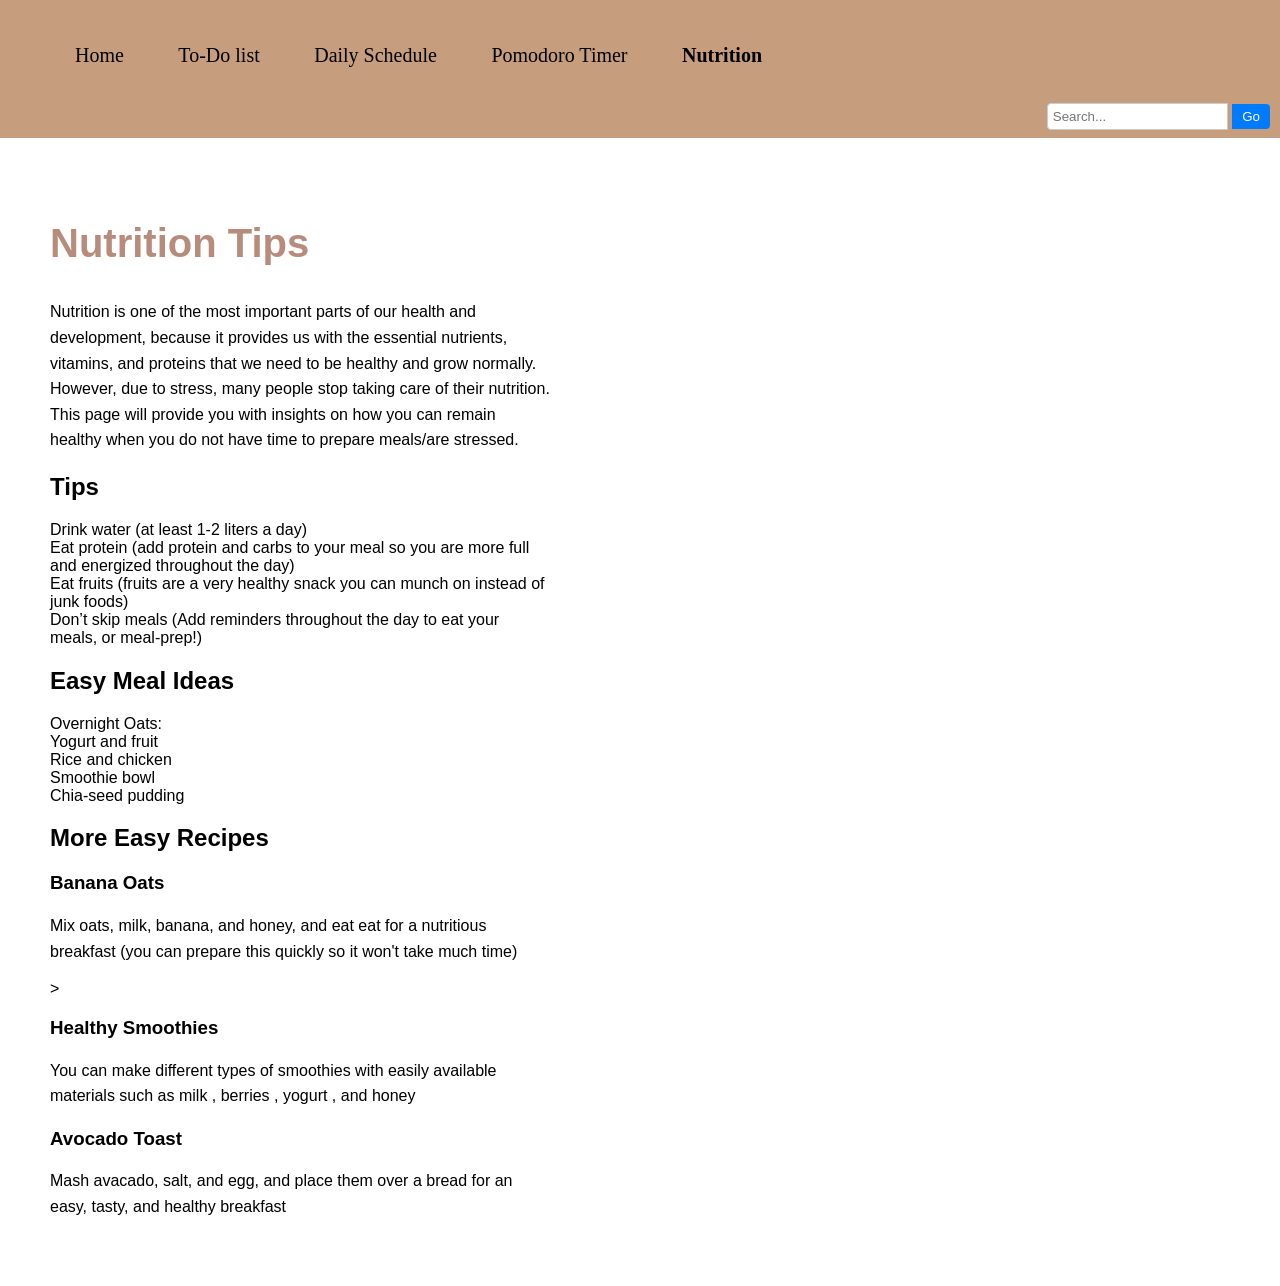
==== nutrition.html @ b0cb7e81 "Add files via upload" ====
<!DOCTYPE html>
<html lang="en">

  <head>
    <meta charset="UTF-8">
    <title>Nutrition</title>
    <link rel="stylesheet" href="./style.css">

  </head>
    
  <body>
  <html>
  <head>
<meta charset="UTF-8">
<meta name="handheldfriendly" content="true">
  	<meta name="mobileoptimized" content="240">
  	<meta name="viewport" content="width=device-width,initial-scale=1.0">
</head>
  <body>
       <nav>
  <ul class="navigationbar">
    <li><a href="https://codepen.io/Divisha-Agrawal/full/jEMppKy" style="color: black;">Home </a></li>
    <li><a href="https://codepen.io/Divisha-Agrawal/full/ogzVqvr"  style="color: black;"> To-Do list </a> </li> 
    <li><a href="https://codepen.io/Divisha-Agrawal/full/RNGOOap"  style="color: black;"> Daily Schedule </a> </li>
    <li><a href="https://codepen.io/Divisha-Agrawal/pen/dPObMxz"  style="color: black;"> Pomodoro Timer </a> </li>
    <li><a href="#"  class="highlighted" style="color: black;"> Nutrition </a> </li>
         </ul>
               <div class="search-bar">
  <form action="/search-page">
    <input type="text" placeholder="Search...">
    <button type="submit">Go</button>
  </form>

        </nav>
         
<section class="hero">
  <div class="hero-text">
         <h1> Nutrition Tips </h1>
              <p> Nutrition is one of the most important parts of our health and development, because it provides us with the essential nutrients, vitamins, and proteins that we need to be healthy and grow normally. However, due to stress, many people  stop taking care of their nutrition. This page will provide you with insights on how you can remain healthy when you do not have time to prepare meals/are stressed. </p>
    </nav>

  <h2> Tips</h2>

  <div class="grid">
    <div class="card-box">Drink water (at least 1-2 liters a day) </div>
    <div class="card-box">Eat protein (add protein and carbs to your meal so you are more full and energized throughout the day) </div>
    <div class="card-box">Eat fruits (fruits are a very healthy snack you can munch on instead of junk foods) </div>
    <div class="card-box">Don’t skip meals (Add reminders throughout the day to eat your meals, or meal-prep!) </div>
  </div>

  <h2> Easy Meal Ideas</h2>

  <div class="grid">
    <div class="card-box">Overnight Oats: </div>
    <div class="card-box">Yogurt and fruit</div>
    <div class="card-box">Rice and chicken</div>
    <div class="card-box">Smoothie bowl</div>
    <div class="card-box">Chia-seed pudding </div>
  </div>
      <h2> More Easy Recipes</h2>
  <div class="grid">

  <div class="card-box" onclick="toggleCard(this)">
      <h3>Banana Oats</h3>
        <div class="hidden-content">

      <p> Mix oats, milk, banana, and honey, and eat eat for a nutritious breakfast (you can prepare this quickly so it won't take much time)</p>
    </div>

    <div class="card-box"onclick="toggleCard(this)">>
      <h3> Healthy Smoothies</h3>
      <div class= "hidden-content">
      <p> You can make different types of smoothies with easily available materials such as milk , berries , yogurt , and honey</p>
    </div>

   
    <div class="card-box" onclick="toggleCard(this)">
      <h3>Avocado Toast</h3>
      <p> Mash avacado, salt, and egg, and place them over a bread for an easy, tasty, and healthy breakfast </p>
    </div>

  </div>

</section>

</body>
</html>
    <script  src="./script.js"></script>

  </body>
  
</html>
---- style.css ----
body {
  margin: 0;
  font-family: sans-serif;
}
nav {
  	display: flex;
  	flex-wrap: wrap;
    background-color: #47C443;
  	align-items: center;
  	background-color: #47C443;
  	justify-content: space-between;
  	overflow: auto;
  	padding: 8px 10px;
    background-color: #c69d7d;
    color: white;
  
}
ul li {
  			position: relative;
  			margin: 15px 20px;
  			list-style: none;
  			display: inline-block;
  			padding: 5px;
  			font-size: 20px;
  			font-family: Times New Roman;
        color: pink; 
}

  ul li a {
  text-decoration: none; 
  cursor: pointer;
  color: white;
  }
.highlighted {
  text-decoration: none; 
  cursor: pointer;
  color: black;
  font-weight: bold;
  }

}

.btn1 {
  background-color: #c69d7d;
  color: white;
  border: none;
  padding: 14px 32px;
  font-size: 16px;
  font-weight: bold;
  border-radius: 8px;
  cursor: pointer;
}

search-container {
  text-align: right;
}

.search-bar {
  display: flex;
  justify-content: flex-end;
  width: 100%;
}

.search-bar input {
  padding: 5px;
  border: 1px solid #ccc;
  border-radius: 4px 0 0 4px;
}

.search-bar button {
  padding: 5px 10px;
  background: #007BFF;
  color: white;
  border: none;
  border-radius: 0 4px 4px 0;
  cursor: pointer;
}

.hero {
  display: flex;  
  align-items: center;   
  justify-content: space-between;
  padding: 50px;
  
}

.hero-text {
  max-width: 500px;
}

.hero-text h1 {
  font-size: 40px;
  color: #b88c7d;
}

.hero-text p {
  line-height: 1.6;
}

.hero-text button {
  padding: 12px 25px;
  background-color: #b88c7d;
  color: white;
  border: none;
  border-radius: 8px;
  cursor: pointer;
}

.img {
  width: 400px;  
  max-width: 100%;
  position: relative;
  top: 0px; 
  left: 0px; }
}
.footer-nav {
  text-align: bottom;
  
}
.footer-nav {
  background-color: #c69d7d;
  text-align: center;
  box-shadow: 0 -4px 0 rgba(0, 0, 0, 0.2); 
}
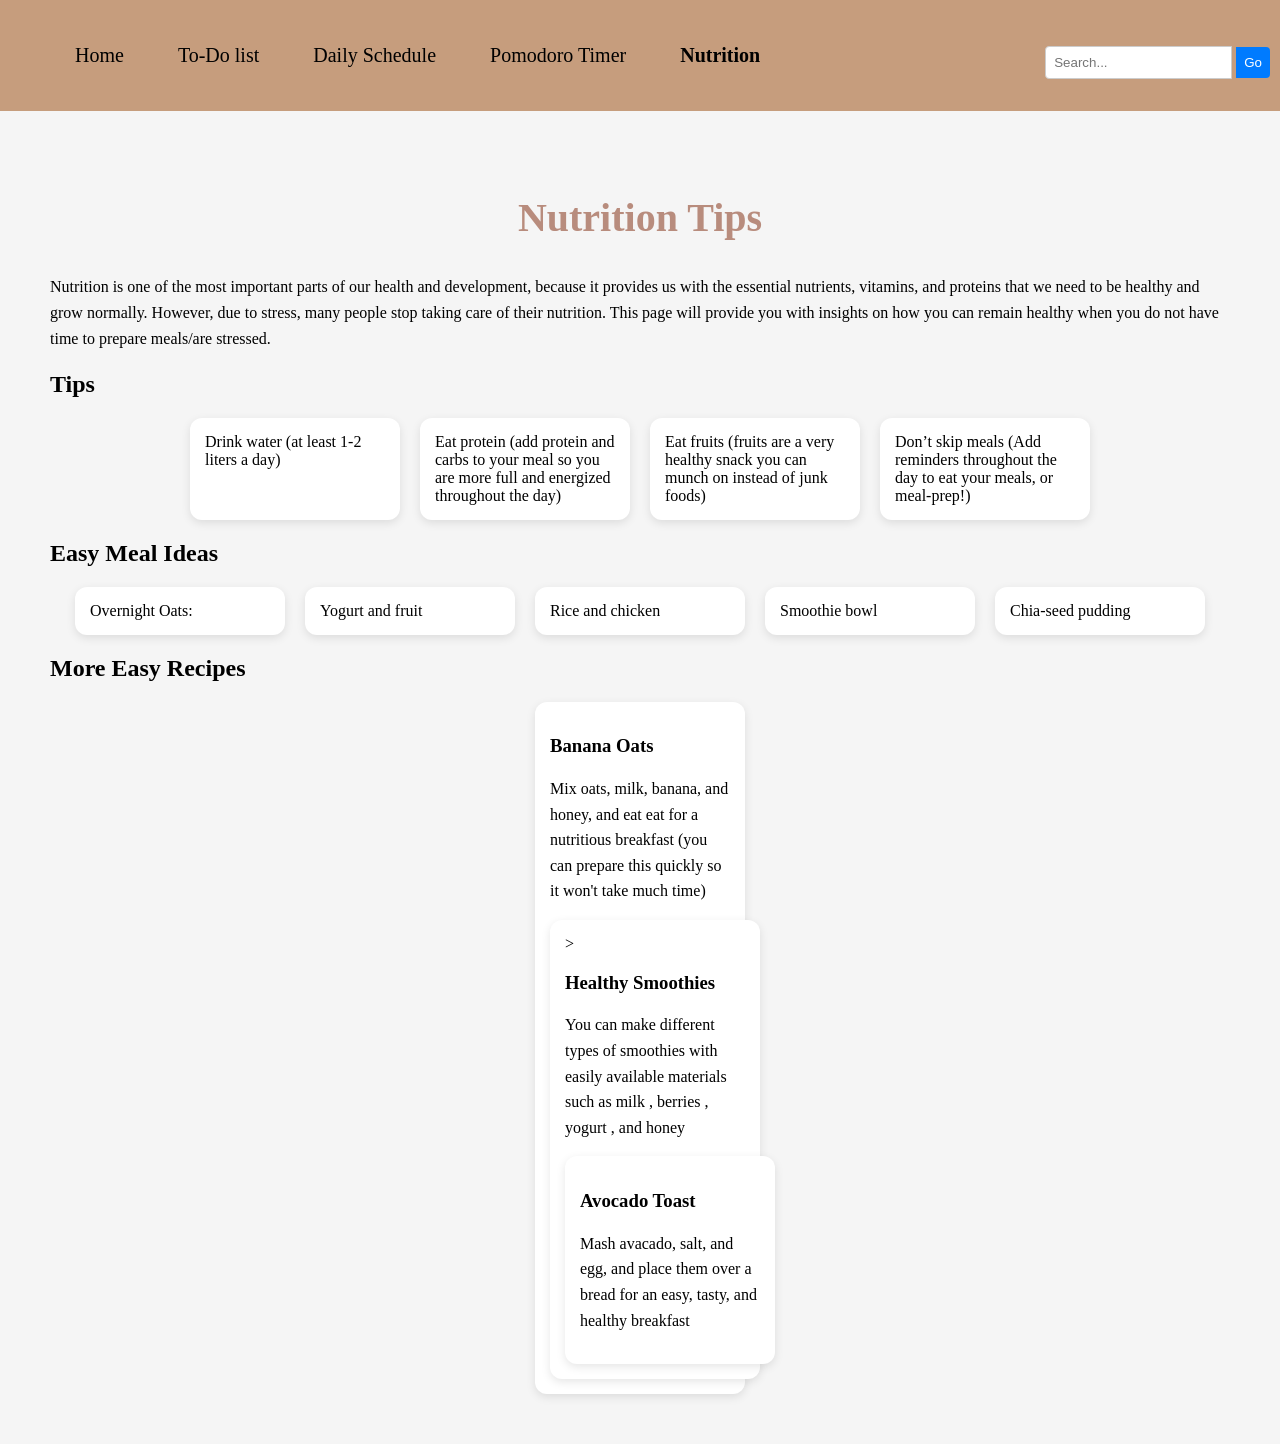
==== commit df1c371b: "Update nutrition.html" ====
--- a/nutrition.html
+++ b/nutrition.html
@@ -4,7 +4,7 @@
   <head>
     <meta charset="UTF-8">
     <title>Nutrition</title>
-    <link rel="stylesheet" href="./style.css">
+    <link rel="stylesheet" href="./nutrition.css">
 
   </head>
     
@@ -19,10 +19,10 @@
   <body>
        <nav>
   <ul class="navigationbar">
-    <li><a href="https://codepen.io/Divisha-Agrawal/full/jEMppKy" style="color: black;">Home </a></li>
-    <li><a href="https://codepen.io/Divisha-Agrawal/full/ogzVqvr"  style="color: black;"> To-Do list </a> </li> 
-    <li><a href="https://codepen.io/Divisha-Agrawal/full/RNGOOap"  style="color: black;"> Daily Schedule </a> </li>
-    <li><a href="https://codepen.io/Divisha-Agrawal/pen/dPObMxz"  style="color: black;"> Pomodoro Timer </a> </li>
+    <li><a href="index.html" style="color: black;">Home </a></li>
+    <li><a href="todolist.html"  style="color: black;"> To-Do list </a> </li> 
+    <li><a href="schedule.html"  style="color: black;"> Daily Schedule </a> </li>
+    <li><a href="pomodoro.html"  style="color: black;"> Pomodoro Timer </a> </li>
     <li><a href="#"  class="highlighted" style="color: black;"> Nutrition </a> </li>
          </ul>
                <div class="search-bar">
--- a/nutrition.css
+++ b/nutrition.css
@@ -0,0 +1,171 @@
+body {
+  margin: 0;
+  font-family: sans-serif;
+}
+body {
+  margin: 0;
+  font-family: "Times New Roman", serif;
+  background: #f5f5f5;
+}
+nav {
+  	display: flex;
+  	flex-wrap: wrap;
+    background-color: #47C443;
+  	align-items: center;
+  	background-color: #47C443;
+  	justify-content: space-between;
+  	overflow: auto;
+  	padding: 8px 10px;
+    background-color: #c69d7d;
+    color: white;
+  
+}
+ul li {
+  			position: relative;
+  			margin: 15px 20px;
+  			list-style: none;
+  			display: inline-block;
+  			padding: 5px;
+  			font-size: 20px;
+  			font-family: Times New Roman;
+
+}
+
+  ul li a {
+  text-decoration: none; 
+  cursor: pointer;
+  color: white;
+  }
+.highlighted {
+  text-decoration: none; 
+  cursor: pointer;
+  color: black;
+  font-weight: bold;
+  }
+
+
+/* PAGE CENTER */
+.container {
+  max-width: 900px;
+  margin: 40px auto;
+  text-align: center;
+  padding: 20px;
+}
+
+.intro {
+  margin: 15px auto 30px auto;
+  max-width: 700px;
+  color: #333;
+}
+
+/* 🔥 THIS IS THE IMPORTANT FIX */
+.grid {
+  display: flex;
+  flex-wrap: wrap;
+  justify-content: center;
+  gap: 20px;
+}
+
+/* CARD STYLE */
+.card-box {
+  width: 180px;
+  padding: 15px;
+  background: white;
+  border-radius: 12px;
+  box-shadow: 0 3px 10px rgba(0,0,0,0.1);
+  transition: 0.2s;
+}
+
+.card-box:hover {
+  transform: scale(1.05);
+}
+.hero {
+  display: flex;  
+  align-items: center;   
+  justify-content: space-between;
+  padding: 50px;
+  font-family: Times New Roman;
+  
+}
+
+.hero-text {
+  max-width: 50x;
+}
+
+.hero-text h1 {
+  font-size: 40px;
+  color: #b88c7d;
+  text-align: center;
+}
+
+.hero-text p {
+  line-height: 1.6;
+}
+
+
+.search-bar {
+  display: flex;
+  justify-content: flex-end;
+  width: 100%;
+  margin-top: -6.5%
+}
+
+.search-bar input {
+  padding: 8px;
+  border: 1px solid #ccc;
+  border-radius: 4px 0 0 4px;
+}
+
+.search-bar button {
+  padding: 8px;
+  background: #007BFF;
+  color: white;
+  border: none;
+  border-radius: 0 4px 4px 0;
+  cursor: pointer;
+}body {
+  margin: 0;
+  font-family: "Times New Roman", serif;
+  background: #f5f5f5;
+}
+
+.try-btn {
+  background: #c69d7d;
+  border: none;
+  padding: 10px 20px;
+  border-radius: 15px;
+  cursor: pointer;
+}
+cards {
+  display: flex;
+  flex-wrap: wrap;
+  gap: 15px;
+  justify-content: center;
+  margin-top: 20px;
+}
+.cards {
+  display: flex;
+  flex-wrap: wrap;
+  justify-content: center;
+  gap: 25px;
+  margin: 30px 0;
+}
+
+.card {
+  width: 170px;
+  height: 100px;
+  display: flex;
+  align-items: center;
+  justify-content: center;
+  background: #c69d7d;
+  color: white;
+  text-decoration: none;
+  border-radius: 12px;
+  font-weight: bold;
+  transition: 0.2s;
+}
+
+.card:hover {
+  transform: scale(1.05);
+  background: #b8896d;
+}
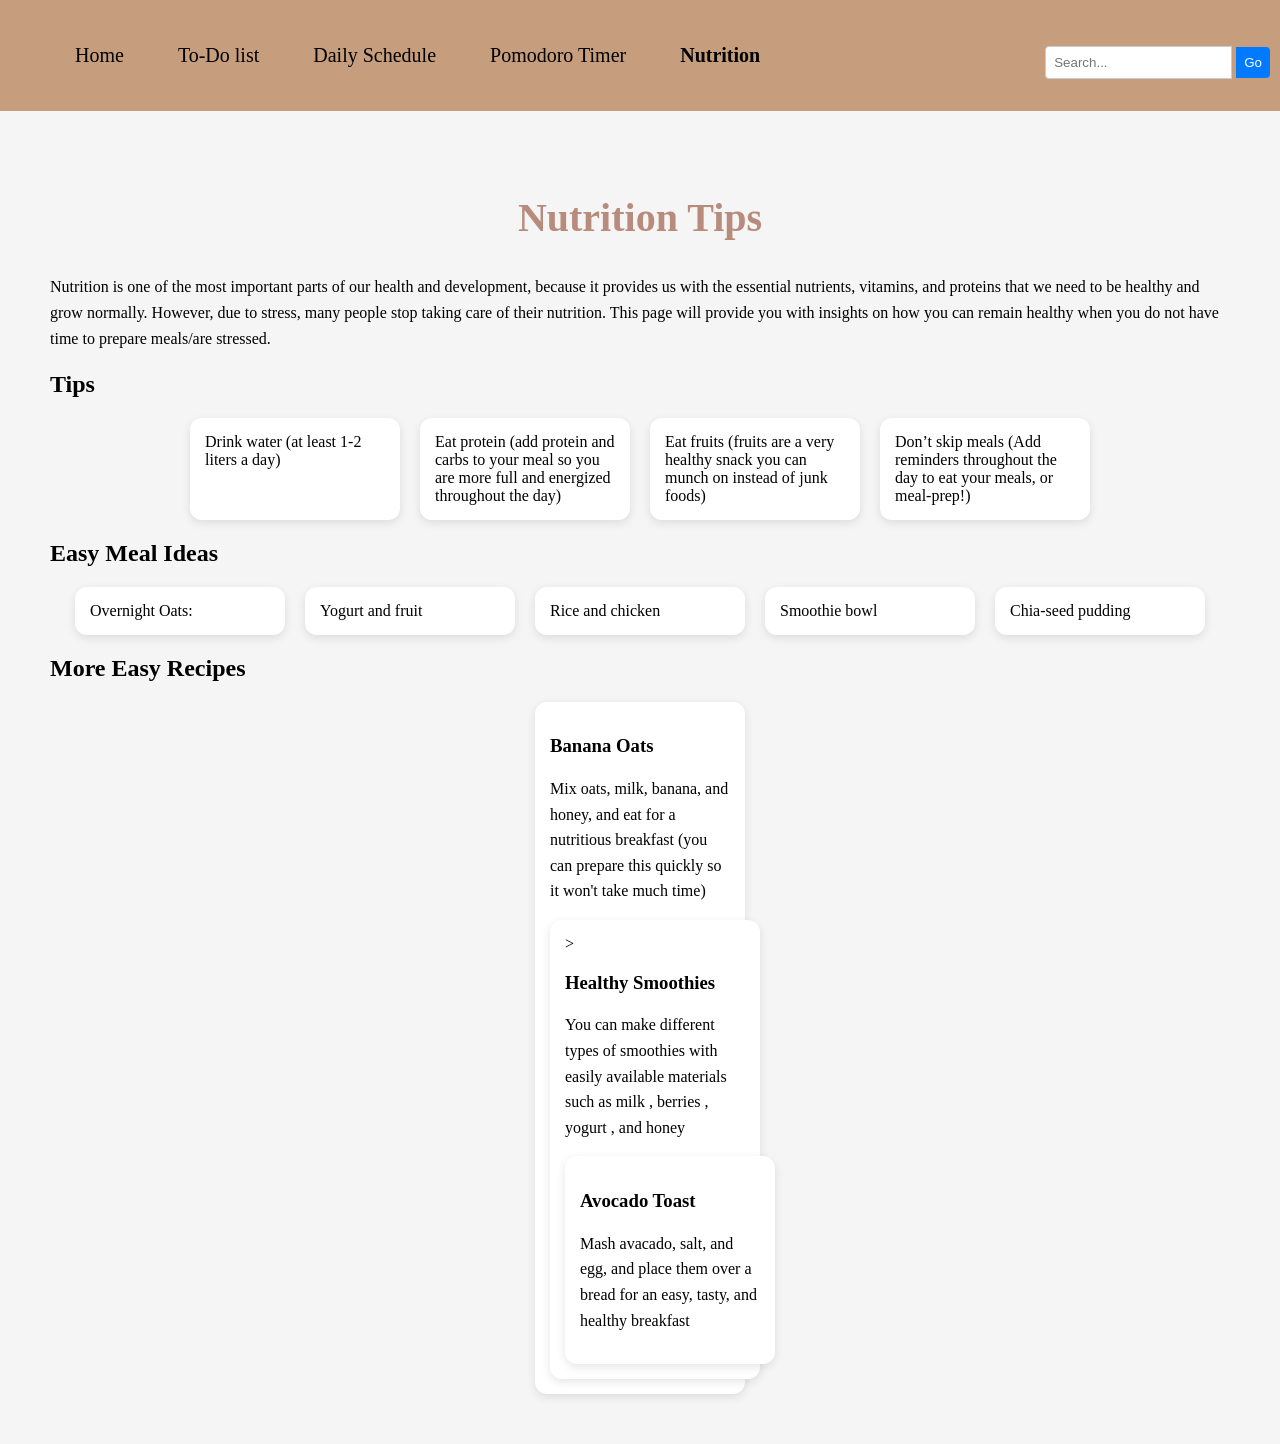
==== commit be1c180e: "Update nutrition.html" ====
--- a/nutrition.html
+++ b/nutrition.html
@@ -64,7 +64,7 @@
       <h3>Banana Oats</h3>
         <div class="hidden-content">
 
-      <p> Mix oats, milk, banana, and honey, and eat eat for a nutritious breakfast (you can prepare this quickly so it won't take much time)</p>
+      <p> Mix oats, milk, banana, and honey, and eat for a nutritious breakfast (you can prepare this quickly so it won't take much time)</p>
     </div>
 
     <div class="card-box"onclick="toggleCard(this)">>
@@ -85,7 +85,7 @@
 
 </body>
 </html>
-    <script  src="./script.js"></script>
+    <script  src="./nutrition.js"></script>
 
   </body>
   
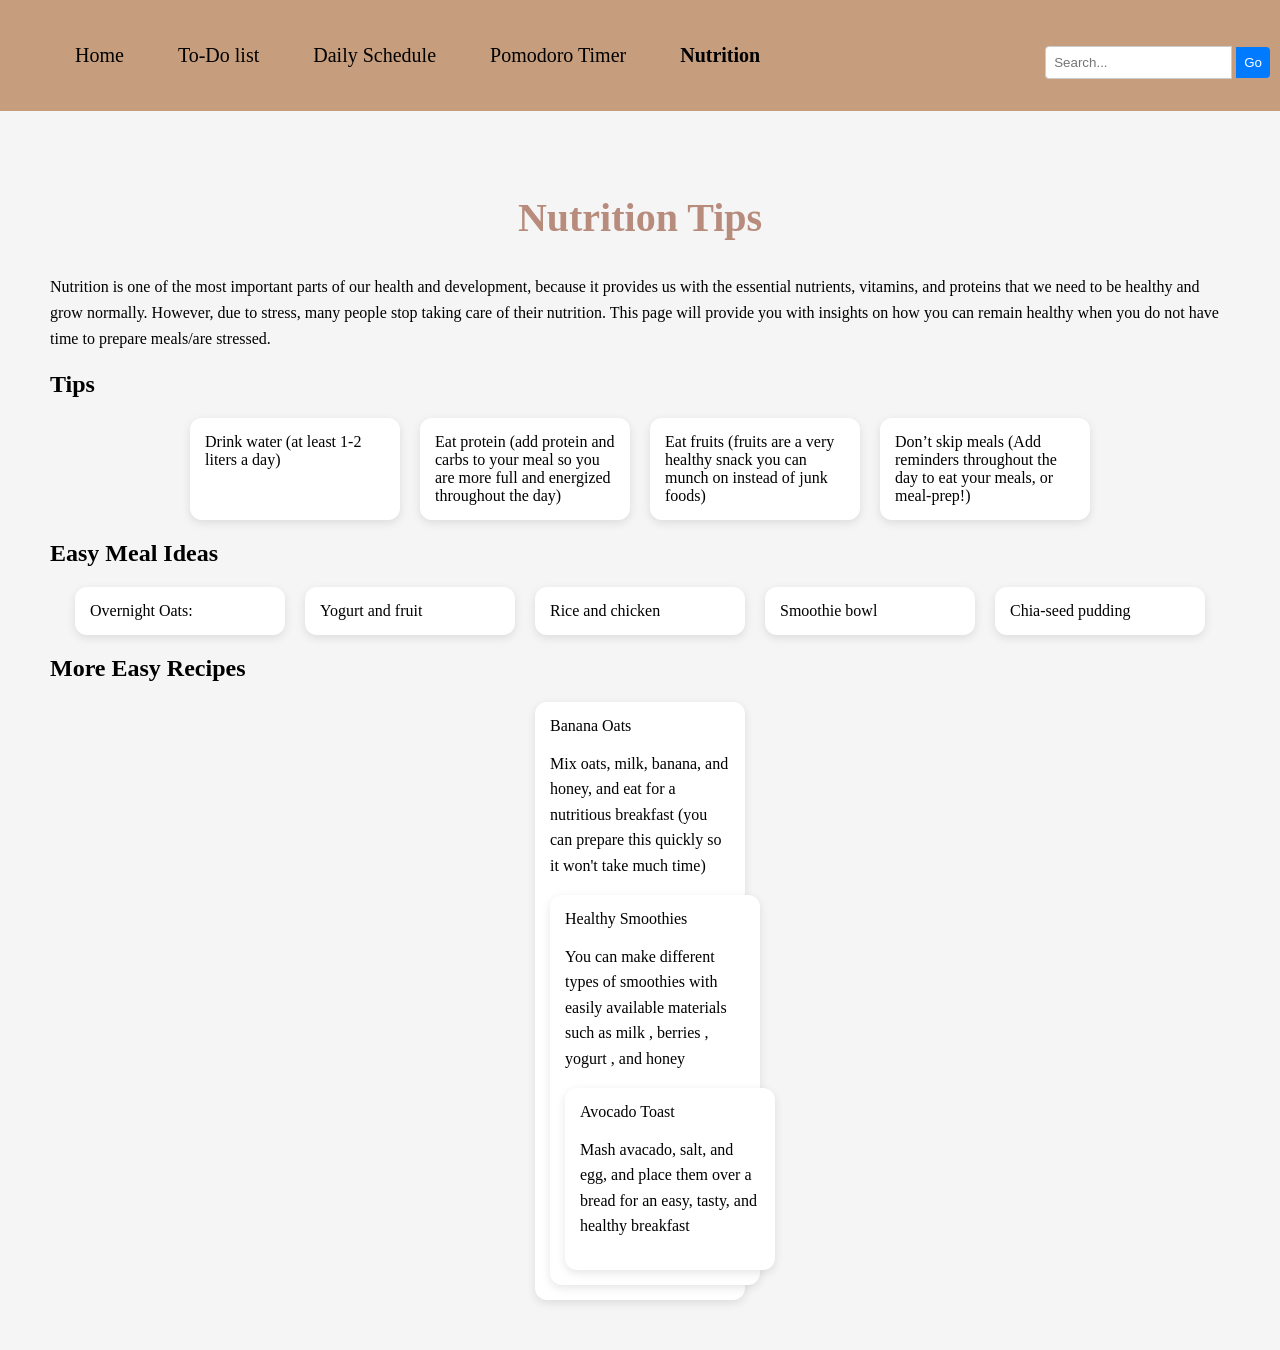
==== commit c9d3ac47: "Update nutrition.html" ====
--- a/nutrition.html
+++ b/nutrition.html
@@ -60,21 +60,21 @@
       <h2> More Easy Recipes</h2>
   <div class="grid">
 
-  <div class="card-box" onclick="toggleCard(this)">
+  <div class="card-box"
       <h3>Banana Oats</h3>
         <div class="hidden-content">
 
       <p> Mix oats, milk, banana, and honey, and eat for a nutritious breakfast (you can prepare this quickly so it won't take much time)</p>
     </div>
 
-    <div class="card-box"onclick="toggleCard(this)">>
+    <div class="card-box"
       <h3> Healthy Smoothies</h3>
       <div class= "hidden-content">
       <p> You can make different types of smoothies with easily available materials such as milk , berries , yogurt , and honey</p>
     </div>
 
    
-    <div class="card-box" onclick="toggleCard(this)">
+    <div class="card-box" 
       <h3>Avocado Toast</h3>
       <p> Mash avacado, salt, and egg, and place them over a bread for an easy, tasty, and healthy breakfast </p>
     </div>
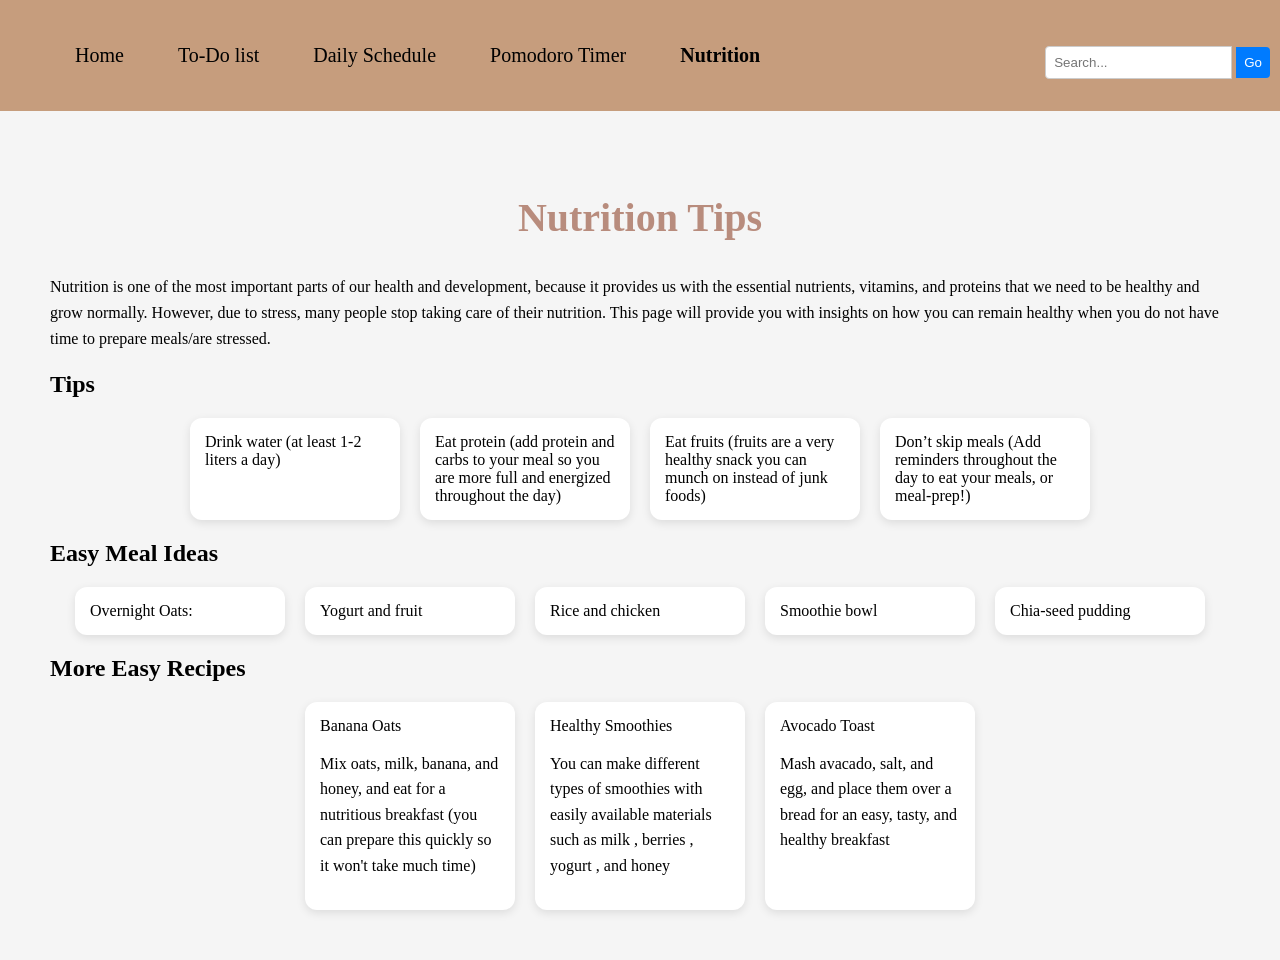
==== commit 88837c0c: "Update nutrition.html" ====
--- a/nutrition.html
+++ b/nutrition.html
@@ -62,14 +62,11 @@
 
   <div class="card-box"
       <h3>Banana Oats</h3>
-        <div class="hidden-content">
-
       <p> Mix oats, milk, banana, and honey, and eat for a nutritious breakfast (you can prepare this quickly so it won't take much time)</p>
     </div>
 
     <div class="card-box"
       <h3> Healthy Smoothies</h3>
-      <div class= "hidden-content">
       <p> You can make different types of smoothies with easily available materials such as milk , berries , yogurt , and honey</p>
     </div>
 
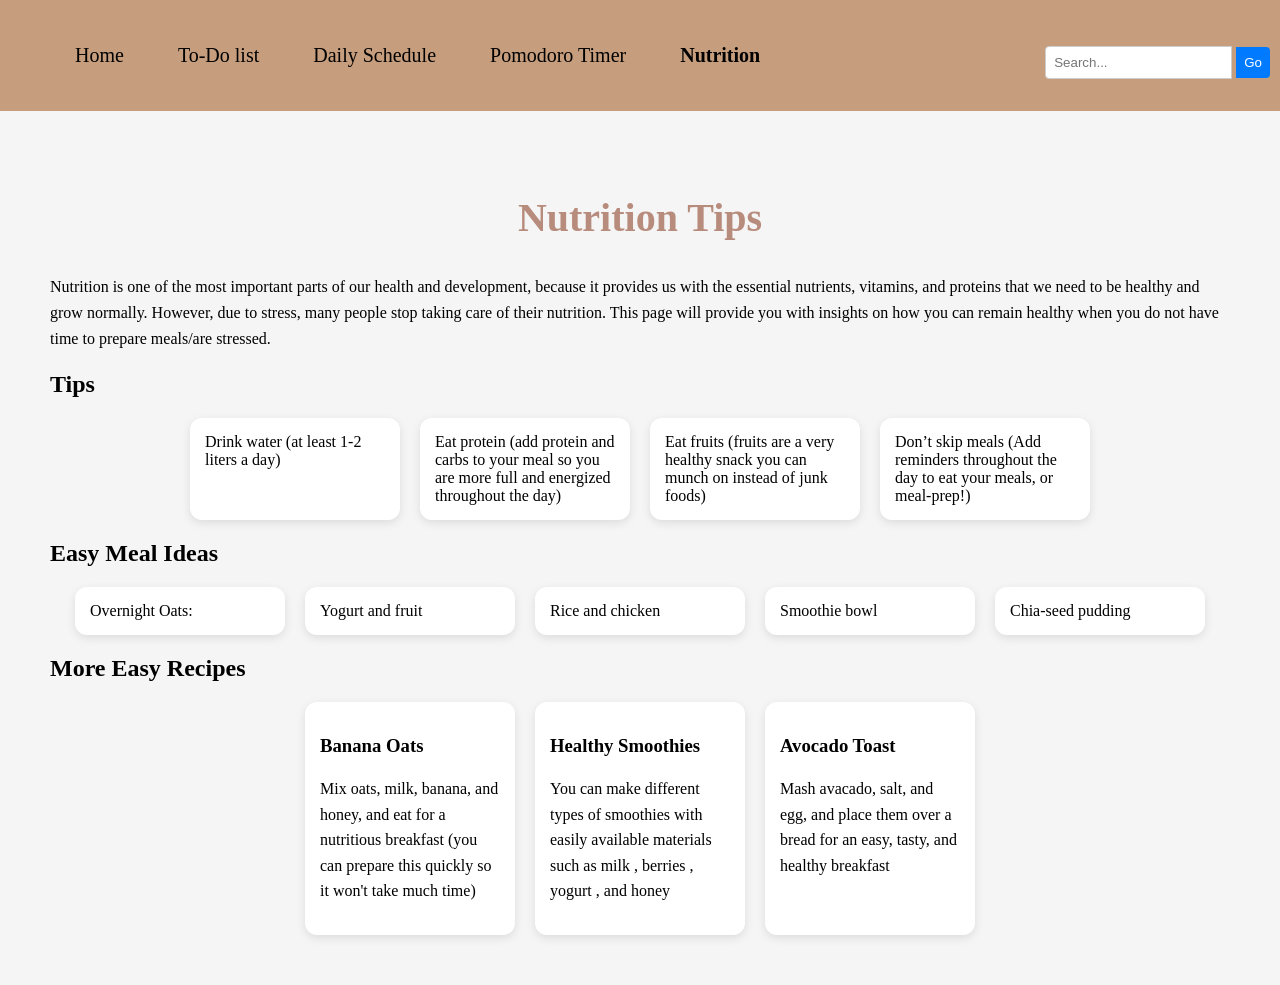
==== commit 0a385ccd: "Update nutrition.html" ====
--- a/nutrition.html
+++ b/nutrition.html
@@ -60,18 +60,18 @@
       <h2> More Easy Recipes</h2>
   <div class="grid">
 
-  <div class="card-box"
+  <div class="card-box">
       <h3>Banana Oats</h3>
       <p> Mix oats, milk, banana, and honey, and eat for a nutritious breakfast (you can prepare this quickly so it won't take much time)</p>
     </div>
 
-    <div class="card-box"
+    <div class="card-box">
       <h3> Healthy Smoothies</h3>
       <p> You can make different types of smoothies with easily available materials such as milk , berries , yogurt , and honey</p>
     </div>
 
    
-    <div class="card-box" 
+    <div class="card-box">
       <h3>Avocado Toast</h3>
       <p> Mash avacado, salt, and egg, and place them over a bread for an easy, tasty, and healthy breakfast </p>
     </div>
@@ -79,8 +79,6 @@
   </div>
 
 </section>
-
-</body>
 </html>
     <script  src="./nutrition.js"></script>
 
--- a/nutrition.css
+++ b/nutrition.css
@@ -1,7 +1,3 @@
-body {
-  margin: 0;
-  font-family: sans-serif;
-}
 body {
   margin: 0;
   font-family: "Times New Roman", serif;
@@ -168,4 +164,4 @@
 .card:hover {
   transform: scale(1.05);
   background: #b8896d;
-}+}
